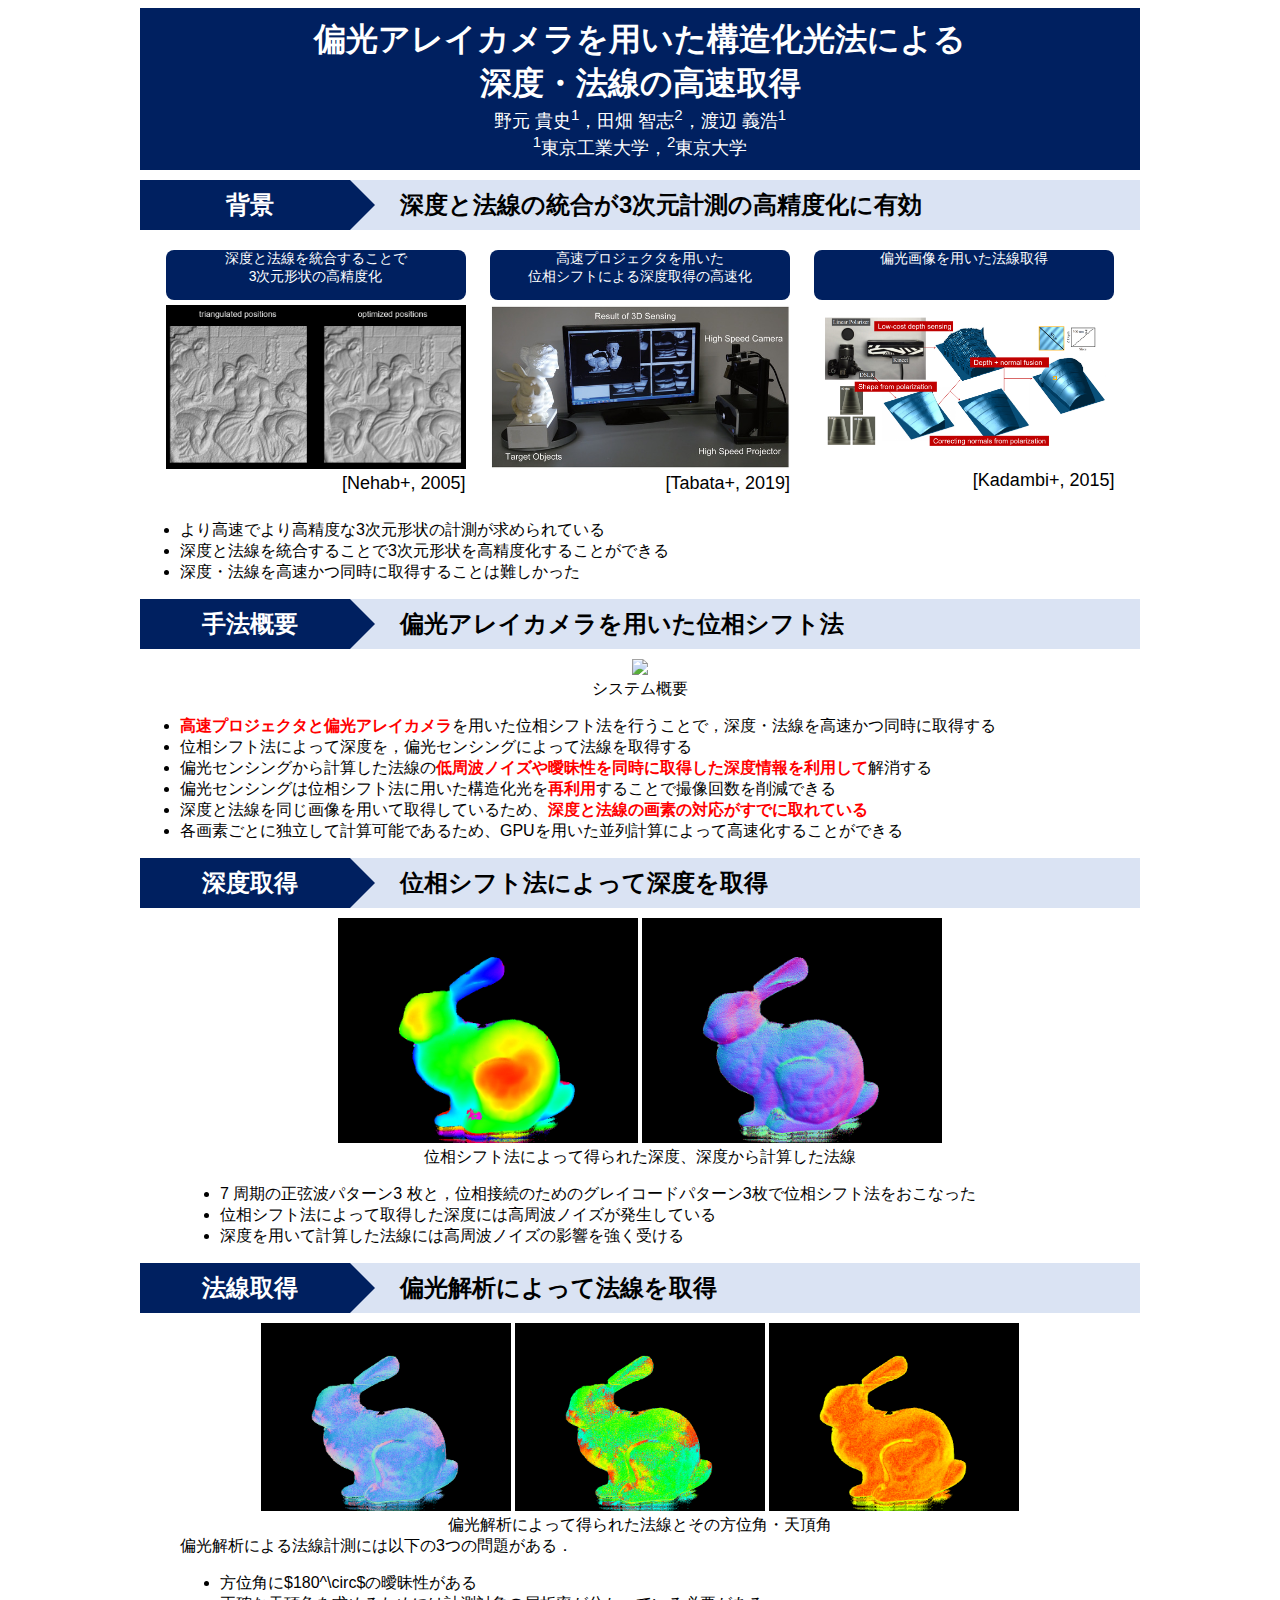
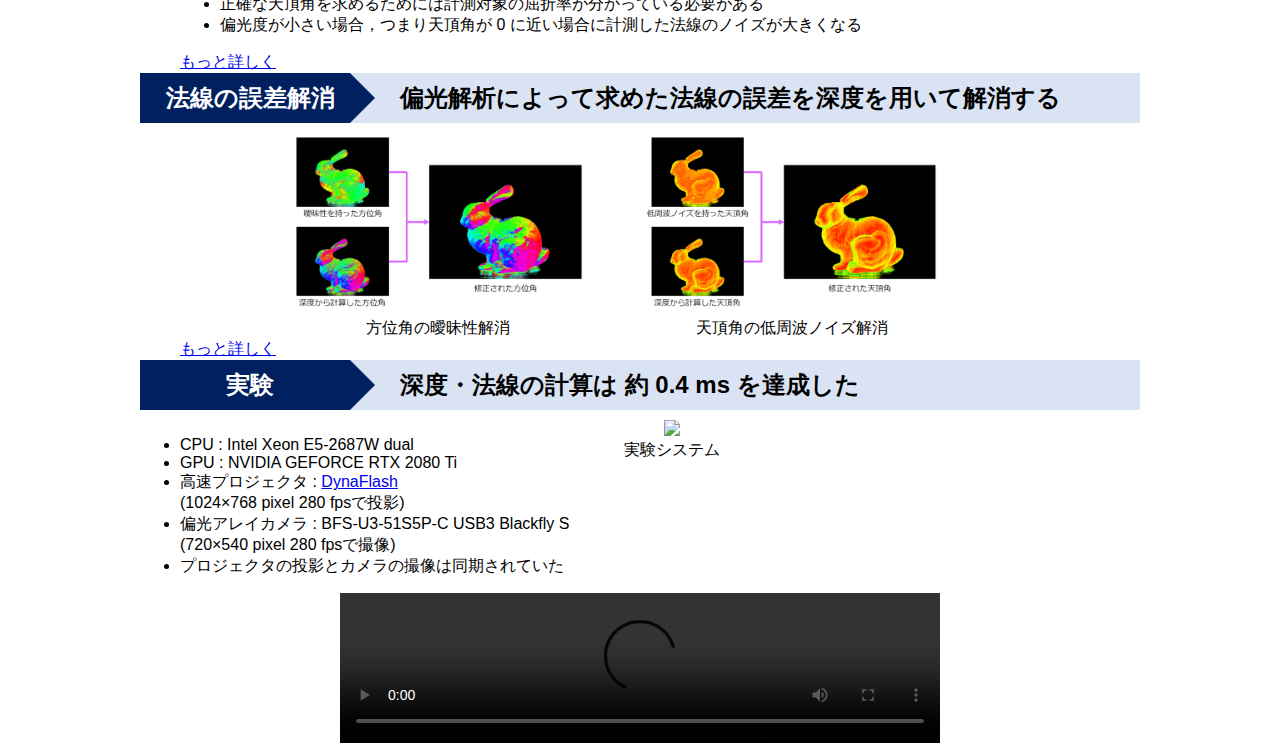
==== index.html @ 76130bed "init" ====
<!DOCTYPE html>
<html lang="ja">

<head>
    <meta charset="UTF-8">
    <link rel="stylesheet" type="text/css" href="mystyle.css">
    <script>
        MathJax = {
            chtml: {
                matchFontHeight: false
            },
            tex: {
                inlineMath: [['$', '$']]
            }
        };
    </script>
    <script id="MathJax-script" async src="https://cdn.jsdelivr.net/npm/mathjax@3/es5/tex-svg.js"></script>
    <title>IS3-19</title>
</head>

<body>
    <div class="index" id="header">
        <div class="title">偏光アレイカメラを用いた構造化光法による<br>深度・法線の高速取得</div>
        <div id="author">野元 貴史<sup>1</sup>，田畑 智志<sup>2</sup>，渡辺 義浩<sup>1</sup><br><sup>1</sup>東京工業大学，<sup>2</sup>東京大学
        </div>
    </div>
    <div class="subtitle"><span class="tags">背景</span><span class="tags-subtitle">深度と法線の統合が3次元計測の高精度化に有効</span></div>

    <div id="previous-work" class="centering">
        <div class="card">
            <div class="card-title">深度と法線を統合することで<br>3次元形状の高精度化</div>
            <div class="card-image-div">
                <img src="data/combine.png" class="card-image">
            </div>
            <p class="card-reference">[Nehab+, 2005]</p>
        </div>
        <div class="card">
            <div class="card-title">高速プロジェクタを用いた<br>位相シフトによる深度取得の高速化</div>
            <div class="card-image-div">
                <img src="data/phaseshift.jpg" class="card-image">
            </div>
            <p class="card-reference">[Tabata+, 2019]</p>
        </div>
        <div class="card">
            <div class="card-title">偏光画像を用いた法線取得</div>
            <div class="card-image-div">
                <img src="data/Polarized3D.png" class="card-image">
            </div>
            <p class="card-reference">[Kadambi+, 2015]</p>
        </div>
    </div>

    <ul>
        <li>より高速でより高精度な3次元形状の計測が求められている</li>
        <li>深度と法線を統合することで3次元形状を高精度化することができる</li>
        <li>深度・法線を高速かつ同時に取得することは難しかった</li>
    </ul>

    <div class="subtitle"><span class="tags">手法概要</span><span class="tags-subtitle">偏光アレイカメラを用いた位相シフト法</span></div>
    <div class="centering">
        <figure><img src="data/overview.svg" id="overview-image">
            <figcaption>システム概要</figcaption>
        </figure>
    </div>

    <ul>
        <li><span class="highlight-red">高速プロジェクタと偏光アレイカメラ</span>を用いた位相シフト法を行うことで，深度・法線を高速かつ同時に取得する</li>
        <li>位相シフト法によって深度を，偏光センシングによって法線を取得する</li>
        <li>偏光センシングから計算した法線の<span class="highlight-red">低周波ノイズや曖昧性を同時に取得した深度情報を利用して</span>解消する</li>
        <li>偏光センシングは位相シフト法に用いた構造化光を<span class="highlight-red">再利用</span>することで撮像回数を削減できる</li>
        <li>深度と法線を同じ画像を用いて取得しているため、<span class="highlight-red">深度と法線の画素の対応がすでに取れている</span></li>
        <li>各画素ごとに独立して計算可能であるため、GPUを用いた並列計算によって高速化することができる</li>
    </ul>


    <div class="subtitle"><span class="tags">深度取得</span><span class="tags-subtitle">位相シフト法によって深度を取得</span></div>

    <div class="centering">
        <figure>
            <img src="data/depth.png" id="depth-image">
            <img src="data/normal_dep.png" id="normal-dep-image">
            <figcaption>位相シフト法によって得られた深度、深度から計算した法線</figcaption>
        </figure>
    </div>
    <div class="contents">
        <ul>
            <li>7 周期の正弦波パターン3 枚と，位相接続のためのグレイコードパターン3枚で位相シフト法をおこなった</li>
            <li>位相シフト法によって取得した深度には高周波ノイズが発生している</li>
            <li>深度を用いて計算した法線には高周波ノイズの影響を強く受ける</li>
        </ul>
    </div>

    <div class="subtitle"><span class="tags">法線取得</span><span class="tags-subtitle">偏光解析によって法線を取得</span></div>


    <div class="centering">
        <figure>
            <img src="data/normal_pol.png" id="normal-pol-img">
            <img src="data/azimuth_pol.png" id="azimuth-pol-img">
            <img src="data/zenith_pol.png" id="zenith-pol-img">
            <figcaption>偏光解析によって得られた法線とその方位角・天頂角</figcaption>
        </figure>
    </div>
    <div class="contents">
        偏光解析による法線計測には以下の3つの問題がある．
        <ul>
            <li>方位角に$180^\circ$の曖昧性がある</li>
            <li>正確な天頂角を求めるためには計測対象の屈折率が分かっている必要がある</li>
            <li>偏光度が小さい場合，つまり天頂角が 0 に近い場合に計測した法線のノイズが大きくなる</li>
        </ul>
        <a href="pol-normal.html">もっと詳しく</a>
    </div>


    <div class="subtitle"><span class="tags">法線の誤差解消</span><span
            class="tags-subtitle">偏光解析によって求めた法線の誤差を深度を用いて解消する</span></div>
    <div class="centering">
        <div class="centering" id="inline-content">
            <figure><img src="data/azimuth_.png" id="azimuth-image">
                <figcaption>方位角の曖昧性解消</figcaption>
            </figure>
        </div>
        <div class="centering" id="inline-content">
            <figure><img src="data/zenith_.png" id="zenith-image">
                <figcaption>天頂角の低周波ノイズ解消</figcaption>
            </figure>
        </div>
    </div>
    <div class="contents">
        <a href="disambiguation.html">もっと詳しく</a>
    </div>

    <div class="subtitle"><span class="tags">実験</span><span class="tags-subtitle">深度・法線の計算は 約 0.4 ms を達成した</span></div>

    <div>
        <div id="inline-content">
            <ul>
                <li>CPU : Intel Xeon E5-2687W dual</li>
                <li>GPU : NVIDIA GEFORCE RTX 2080 Ti</li>
                <li>高速プロジェクタ : <a href="http://www.vision.ict.e.titech.ac.jp/projects/dynaflash/index-j.html"
                        target="_blank">DynaFlash</a> <br>(1024×768 pixel 280 fpsで投影)</li>
                <li>偏光アレイカメラ : BFS-U3-51S5P-C USB3 Blackfly S <br>(720×540 pixel 280 fpsで撮像)</li>
                <li>プロジェクタの投影とカメラの撮像は同期されていた</li>
            </ul>
        </div>
        <div class="centering" id="inline-left-image">
            <figure><img src="data/system.svg" id="system-image">
                <figcaption>実験システム</figcaption>
            </figure>
        </div>
    </div>

    <div class="centering">
        <video src="data/movie0.mp4" id="movie0" autoplay controls loop></video>
    </div>


</body>

</html>
---- mystyle.css ----
html {
    font-family: 'メイリオ', 'Meiryo', sans-serif;
}

body {
    max-width: 1000px;
    margin-left: auto;
    margin-right: auto;
}

figure {
    margin: 0;
    padding: 0;
}

.index {
    background-color: #002060;
    color: #FFFFFF;
    padding: 10px;
    margin-bottom: 10px;
}

.title {
    text-align: center;
    font-size: 32px;
    font-weight: 800;
}

.subtitle {
    background-color: #DAE3F3;
    font-size: 24px;
    font-weight: 800;
    margin-bottom: 10px;
}

#author {
    text-align: center;
    font-size: 18px;
}

.tags {
    text-align: center;
    width: 180px;
    background: #002060;
    color: #fff;
    display: inline-block;
    height: 50px;
    line-height: 50px;
    padding: 0 10px 0 20px;
    margin-right: 50px;
    position: relative;
}

.tags::before {
    border: 25px solid transparent;
    border-left-color: #002060;
    border-right-width: 0;
    content: '';
    display: block;
    height: 0;
    position: absolute;
    right: -25px;
    top: 0;
    width: 0;
}

.tags-subtitle {
    text-align: center;
}

#movie0 {
    width: 60%;
    max-width: 800px;
}

#overview-image {
    width: 80%;
    max-width: 800px;
}

#system-image {
    width: 300px;
}

.centering {
    text-align: center;
}

.card {
    display: inline-block;
    vertical-align: top;
    width: 30%;
    max-width: 300px;
    margin: 10px;
    border-radius: 5px;
    background-color: #fff;
}

.card-title {
    height: 50px;
    vertical-align: middle;
    text-align: center;
    font-size: 14px;
    margin-bottom: 5px;
    background: #002060;
    color: #FFF;
    border-radius: 8px;
}

.card-image-div {
    height: auto;
    margin: 0;
    padding: 0;
}

.card-image {
    width: 100%;
    object-fit: cover;
    border-radius: 0 0 0 0;
}

.card-reference {
    text-align: right;
    font-size: 18px;
    margin: 0px;
}
.contents{
    margin-left: 40px;
    margin-right: 40px;
}

#inline-content {
    display: inline-block;
    vertical-align: top;
    margin-right: 50px;
}

#inline-left-image {
    display: inline-block;
    vertical-align: top;
}

.highlight-red {
    color: #F00;
    font-weight: bold;
}

#depth-image {
    display: inline-block;
    width: 300px;    
}

#normal-dep-image {
    display: inline-block;
    width: 300px;    
}

#normal-pol-img {
    display: inline-block;
    width: 250px;    
}

#azimuth-pol-img {
    display: inline-block;
    width: 250px;
}

#zenith-pol-img {
    display: inline-block;
    width: 250px;
}

#zenith-image {
    width:300px;
}

#azimuth-image {
    width:300px;
}
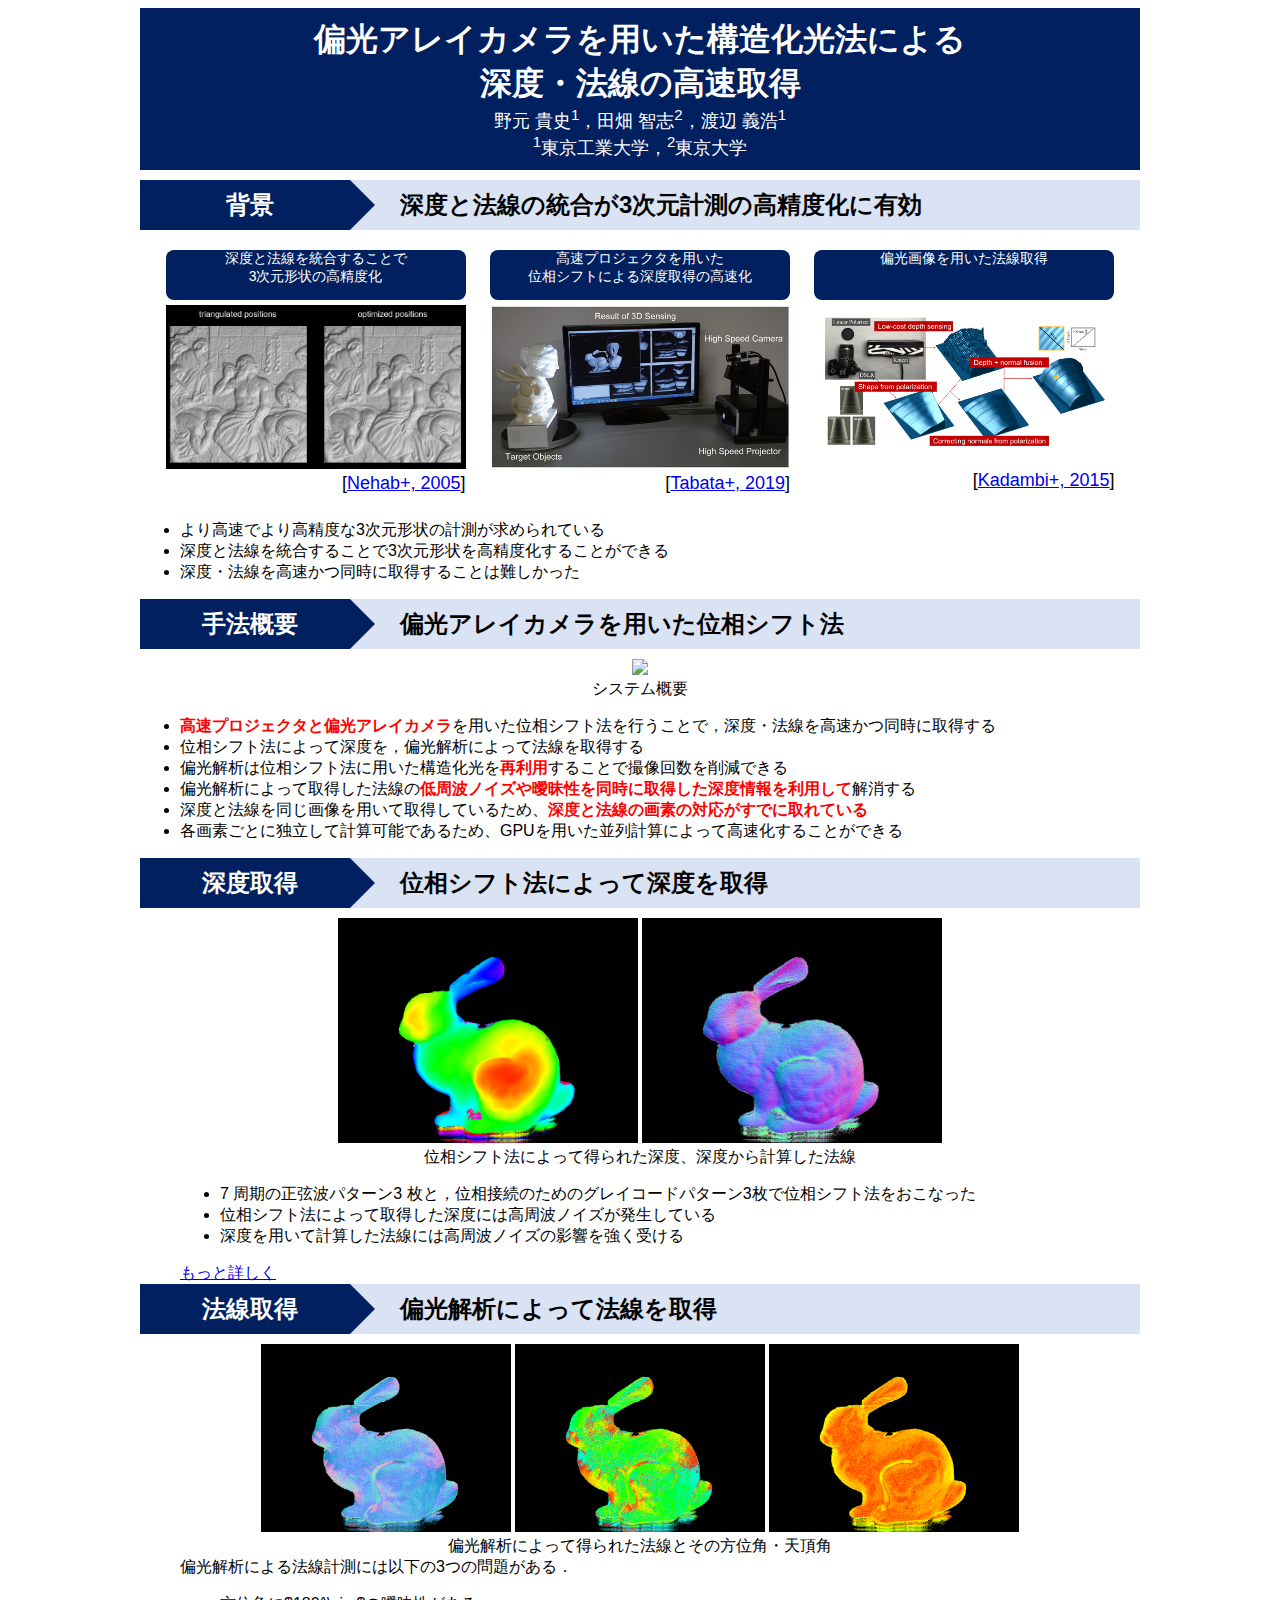
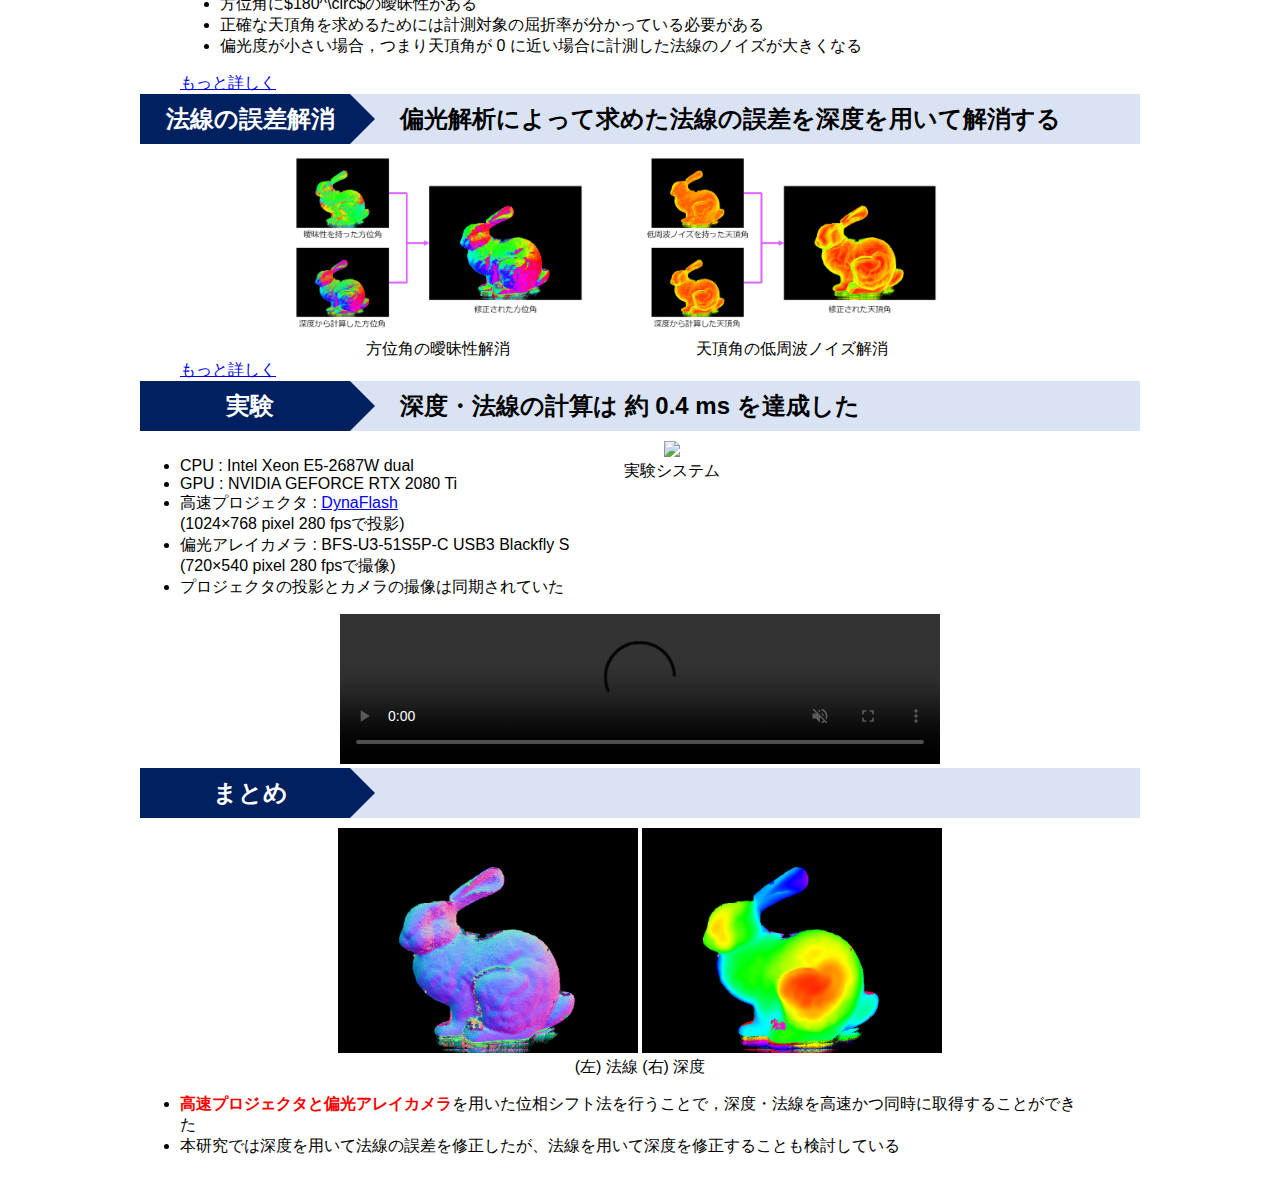
==== commit 9004abfb: "add" ====
--- a/index.html
+++ b/index.html
@@ -32,21 +32,21 @@
             <div class="card-image-div">
                 <img src="data/combine.png" class="card-image">
             </div>
-            <p class="card-reference">[Nehab+, 2005]</p>
+            <p class="card-reference">[<a href="https://dl.acm.org/doi/10.1145/1186822.1073226" target="_blank">Nehab+, 2005</a>]</p>
         </div>
         <div class="card">
             <div class="card-title">高速プロジェクタを用いた<br>位相シフトによる深度取得の高速化</div>
             <div class="card-image-div">
                 <img src="data/phaseshift.jpg" class="card-image">
             </div>
-            <p class="card-reference">[Tabata+, 2019]</p>
+            <p class="card-reference">[<a href="https://www.ncbi.nlm.nih.gov/pmc/articles/PMC6358991/" target="_blank">Tabata+, 2019</a>]</p>
         </div>
         <div class="card">
             <div class="card-title">偏光画像を用いた法線取得</div>
             <div class="card-image-div">
                 <img src="data/Polarized3D.png" class="card-image">
             </div>
-            <p class="card-reference">[Kadambi+, 2015]</p>
+            <p class="card-reference">[<a href="http://web.media.mit.edu/~achoo/polar3D/" target="_blank">Kadambi+, 2015</a>]</p>
         </div>
     </div>
 
@@ -65,9 +65,9 @@
 
     <ul>
         <li><span class="highlight-red">高速プロジェクタと偏光アレイカメラ</span>を用いた位相シフト法を行うことで，深度・法線を高速かつ同時に取得する</li>
-        <li>位相シフト法によって深度を，偏光センシングによって法線を取得する</li>
-        <li>偏光センシングから計算した法線の<span class="highlight-red">低周波ノイズや曖昧性を同時に取得した深度情報を利用して</span>解消する</li>
-        <li>偏光センシングは位相シフト法に用いた構造化光を<span class="highlight-red">再利用</span>することで撮像回数を削減できる</li>
+        <li>位相シフト法によって深度を，偏光解析によって法線を取得する</li>
+        <li>偏光解析は位相シフト法に用いた構造化光を<span class="highlight-red">再利用</span>することで撮像回数を削減できる</li>
+        <li>偏光解析によって取得した法線の<span class="highlight-red">低周波ノイズや曖昧性を同時に取得した深度情報を利用して</span>解消する</li>
         <li>深度と法線を同じ画像を用いて取得しているため、<span class="highlight-red">深度と法線の画素の対応がすでに取れている</span></li>
         <li>各画素ごとに独立して計算可能であるため、GPUを用いた並列計算によって高速化することができる</li>
     </ul>
@@ -88,6 +88,7 @@
             <li>位相シフト法によって取得した深度には高周波ノイズが発生している</li>
             <li>深度を用いて計算した法線には高周波ノイズの影響を強く受ける</li>
         </ul>
+        <a href="phaseShift.html">もっと詳しく</a>
     </div>
 
     <div class="subtitle"><span class="tags">法線取得</span><span class="tags-subtitle">偏光解析によって法線を取得</span></div>
@@ -151,8 +152,24 @@
     </div>
 
     <div class="centering">
-        <video src="data/movie0.mp4" id="movie0" autoplay controls loop></video>
+        <video src="data/movie0.mp4" id="movie0" autoplay controls loop muted></video>
     </div>
+
+    <div class="subtitle"><span class="tags">まとめ</span></div>
+    <div class="centering">
+        <figure>
+            <img src="data/normal.png" id="normal-img">
+            <img src="data/depth.png" id="depth-img">
+            <figcaption>(左) 法線 (右) 深度</figcaption>
+        </figure>
+    </div>
+    <div id="inline-content">
+        <ul>
+            <li><span class="highlight-red">高速プロジェクタと偏光アレイカメラ</span>を用いた位相シフト法を行うことで，深度・法線を高速かつ同時に取得することができた</li>
+            <li>本研究では深度を用いて法線の誤差を修正したが、法線を用いて深度を修正することも検討している</li>
+        </ul>
+    </div>
+
 
 
 </body>
--- a/mystyle.css
+++ b/mystyle.css
@@ -176,4 +176,19 @@
 
 #azimuth-image {
     width:300px;
+}
+
+#normal-img {
+    display: inline-block;
+    width: 300px;      
+}
+
+#depth-img {
+    display: inline-block;
+    width: 300px;      
+}
+
+#graycode-img {
+    display: inline-block;
+    width: 70%;      
 }